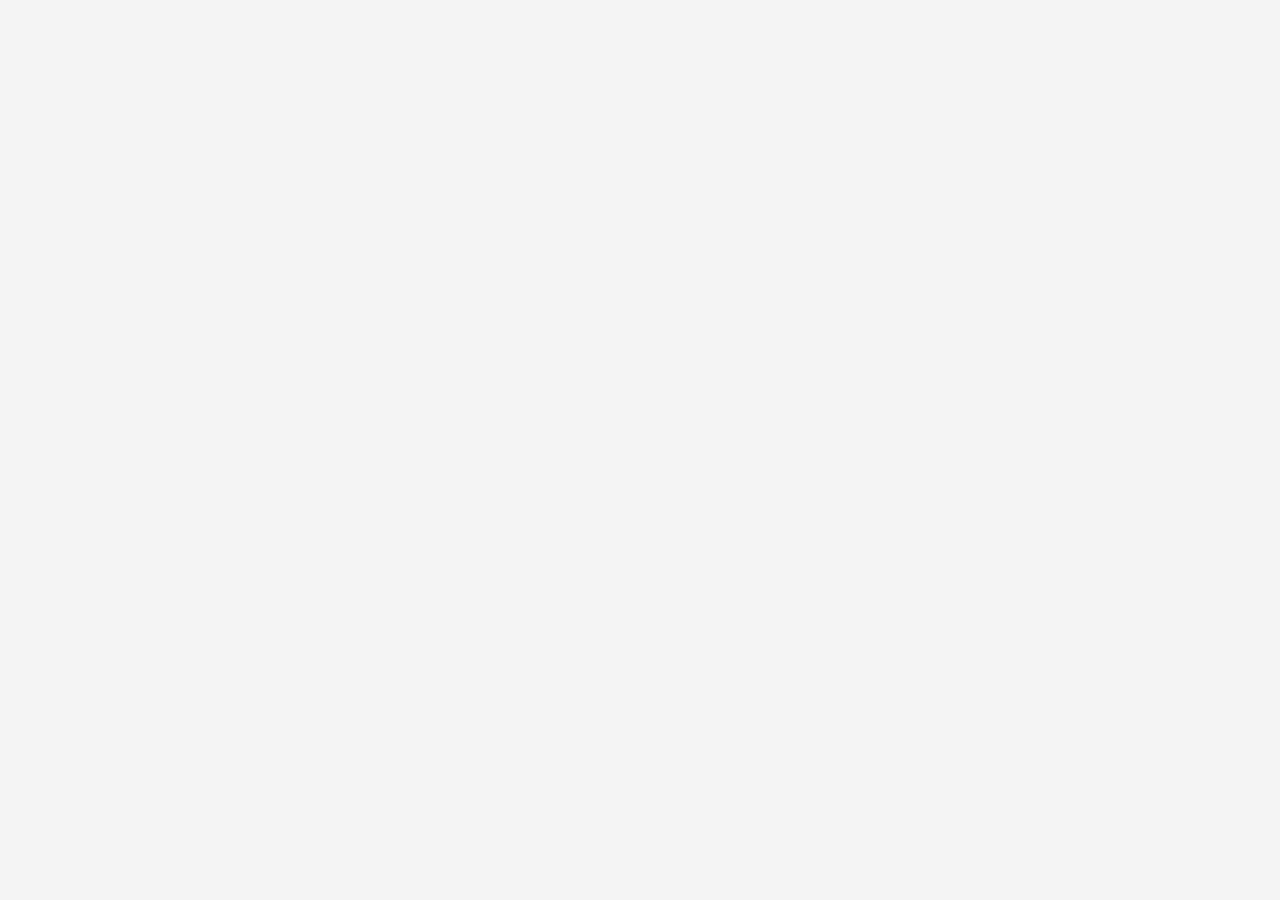
==== Index.html @ 67f3579c "Add initial HTML structure and styles for event page" ====
<!DOCTYPE html>
<html lang="pt-BR">
<head>
    <meta charset="UTF-8">
    <meta name="viewport" content="width=device-width, initial-scale=1.0">
    <title>I Congresso em Ciências da Saúde na Amazônia - UFOPA</title>
    <style>
        /* Estilos Gerais (Reset e Tipografia) */
        :root {
            --primary: #004d40; /* Verde Amazônia */
            --secondary: #00796b; /* Verde Claro */
            --accent: #ffca28; /* Amarelo Ouro */
            --text: #333;
            --light: #f4f4f4;
            --white: #ffffff;
        }
        * { box-sizing: border-box; margin: 0; padding: 0; }
        body { font-family: 'Segoe UI', Tahoma, Geneva, Verdana, sans-serif; line-height: 1.6; color: var(--text); background-color: var(--light); }
        
        /* Cabeçalho */
        header { background-color: var(--primary); color: var(--white); padding: 1rem 0; text-align: center; }
        .nav-container { max-width: 1200px; margin: 0 auto; padding: 0 20px; display: flex; justify-content: space-between; align-items: center; flex-wrap: wrap; }
        .logo-text { font-size: 1.2rem; font-weight: bold; text-transform: uppercase; letter-spacing: 1px; }
        
        /* Hero Section (Destaque) */
        .hero {
            background: linear-gradient(rgba(0, 77, 64, 0.9), rgba(0, 77, 64, 0.8)), url('https://source.unsplash.com/1600x900/?amazon,river,nature') no-repeat center center/cover;
            color: var(--white);
            padding: 80px 20px;
            text-align: center;
        }
        .hero h1 { font-size: 2.5rem; margin-bottom: 10px; }
        .hero h2 { font-size: 1.2rem; font-weight: 300; margin-bottom: 20px; color: var(--accent); }
        .hero .date-location { font-size: 1.1rem; margin-top: 20px; font-weight: bold; }
        .btn {
            display: inline-block;
            background-color: var(--accent);
            color: var(--primary);
            padding: 12px 30px;
            margin-top: 20px;
            text-decoration: none;
            font-weight: bold;
            border-radius: 5px;
            text-transform: uppercase;
            transition: 0.3s;
        }
        .btn:hover { background-color: #ffb300; }

        /* Seções de Conteúdo */
        .container { max-width: 1000px; margin: 40px auto; padding: 0 20px; }
        section { margin-bottom: 60px; background: var(--white); padding: 30px; border-radius: 8px; box-shadow: 0 2px 5px rgba(0,0,0,0.05); }
        h3 { color: var(--primary); border-bottom: 2px solid var(--accent); padding-bottom: 10px; margin-bottom: 20px; display: inline-block; }
        
        /* Listas e Tabelas */
        ul { list-style-position: inside; margin-left: 10px; }
        li { margin-bottom: 8px; }
        .highlight-box { background-color: #e0f2f1; border-left: 5px solid var(--secondary); padding: 15px; margin: 20px 0; }
        
        /* Cronograma Simples */
        .schedule-day { margin-bottom: 20px; border-bottom: 1px solid #eee; padding-bottom: 10px; }
        .schedule-day h4 { color: var(--secondary); margin-bottom: 5px; }
        .schedule-time { font-weight: bold; color: #555; font-size: 0.9rem; }

        /* Rodapé */
        footer { background-color: #263238; color: #cfd8dc; text-align: center; padding: 30px 20px; font-size: 0.9rem; }
        .footer-logos { margin-top: 15px; font-weight: bold; }

        /* Responsivo */
        @media (max-width: 768px) {
            .hero h1 { font-size: 1.8rem; }
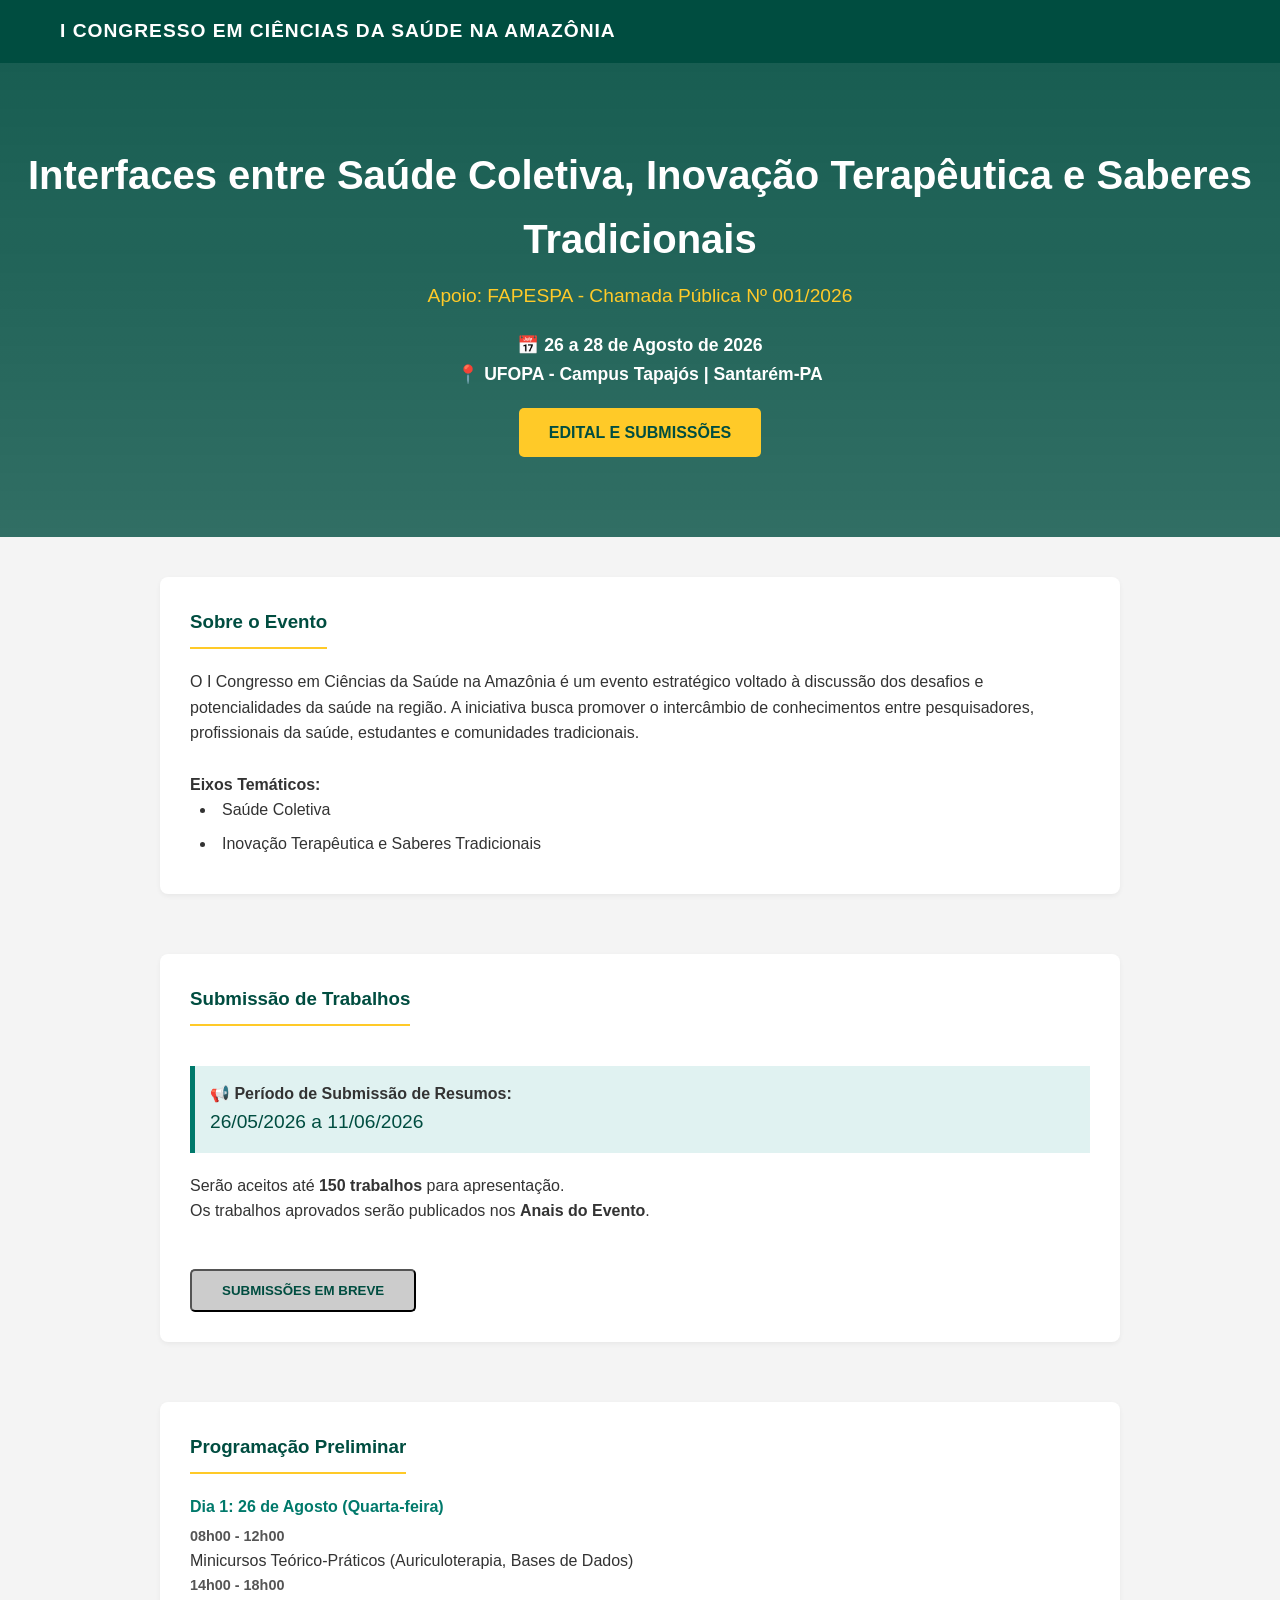
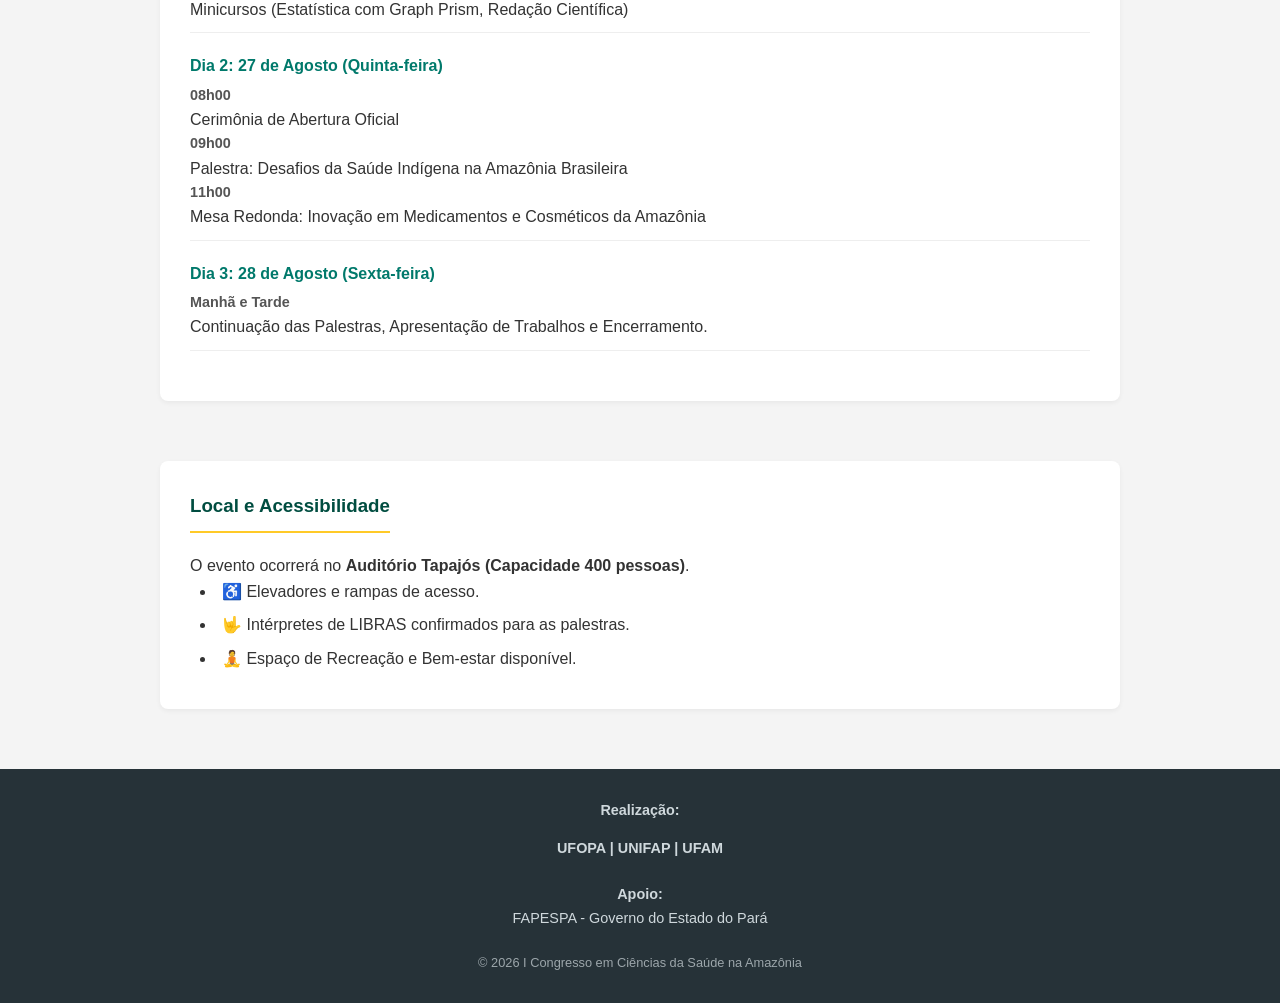
==== commit c661d7f3: "Add event details and schedule to Index.html" ====
--- a/Index.html
+++ b/Index.html
@@ -68,3 +68,102 @@
         /* Responsivo */
         @media (max-width: 768px) {
             .hero h1 { font-size: 1.8rem; }
+            .nav-container { flex-direction: column; }
+        }
+    </style>
+</head>
+<body>
+
+    <header>
+        <div class="nav-container">
+            <div class="logo-text">I Congresso em Ciências da Saúde na Amazônia</div>
+        </div>
+    </header>
+
+    <div class="hero">
+        <h1>Interfaces entre Saúde Coletiva, Inovação Terapêutica e Saberes Tradicionais</h1>
+        <h2>Apoio: FAPESPA - Chamada Pública Nº 001/2026</h2>
+        
+        <div class="date-location">
+            <p>📅 26 a 28 de Agosto de 2026</p>
+            <p>📍 UFOPA - Campus Tapajós | Santarém-PA</p>
+        </div>
+        
+        <a href="#submissao" class="btn">Edital e Submissões</a>
+    </div>
+
+    <div class="container">
+        <section id="sobre">
+            <h3>Sobre o Evento</h3>
+            <p>O I Congresso em Ciências da Saúde na Amazônia é um evento estratégico voltado à discussão dos desafios e potencialidades da saúde na região. A iniciativa busca promover o intercâmbio de conhecimentos entre pesquisadores, profissionais da saúde, estudantes e comunidades tradicionais.</p>
+            <br>
+            <p><strong>Eixos Temáticos:</strong></p>
+            <ul>
+                <li>Saúde Coletiva</li>
+                <li>Inovação Terapêutica e Saberes Tradicionais</li>
+            </ul>
+        </section>
+
+        <section id="submissao">
+            <h3>Submissão de Trabalhos</h3>
+            <div class="highlight-box">
+                <p><strong>📢 Período de Submissão de Resumos:</strong></p>
+                <p style="font-size: 1.2rem; color: var(--primary);">26/05/2026 a 11/06/2026</p>
+            </div>
+            <p>Serão aceitos até <strong>150 trabalhos</strong> para apresentação.</p>
+            <p>Os trabalhos aprovados serão publicados nos <strong>Anais do Evento</strong>.</p>
+            <br>
+            <button class="btn" style="background-color: #ccc; cursor: not-allowed;">Submissões em Breve</button>
+        </section>
+
+        <section id="programacao">
+            <h3>Programação Preliminar</h3>
+            
+            <div class="schedule-day">
+                <h4>Dia 1: 26 de Agosto (Quarta-feira)</h4>
+                <p class="schedule-time">08h00 - 12h00</p>
+                <p>Minicursos Teórico-Práticos (Auriculoterapia, Bases de Dados)</p>
+                <p class="schedule-time">14h00 - 18h00</p>
+                <p>Minicursos (Estatística com Graph Prism, Redação Científica)</p>
+            </div>
+
+            <div class="schedule-day">
+                <h4>Dia 2: 27 de Agosto (Quinta-feira)</h4>
+                <p class="schedule-time">08h00</p>
+                <p>Cerimônia de Abertura Oficial</p>
+                <p class="schedule-time">09h00</p>
+                <p>Palestra: Desafios da Saúde Indígena na Amazônia Brasileira</p>
+                <p class="schedule-time">11h00</p>
+                <p>Mesa Redonda: Inovação em Medicamentos e Cosméticos da Amazônia</p>
+            </div>
+
+            <div class="schedule-day">
+                <h4>Dia 3: 28 de Agosto (Sexta-feira)</h4>
+                <p class="schedule-time">Manhã e Tarde</p>
+                <p>Continuação das Palestras, Apresentação de Trabalhos e Encerramento.</p>
+            </div>
+        </section>
+
+        <section id="local">
+            <h3>Local e Acessibilidade</h3>
+            <p>O evento ocorrerá no <strong>Auditório Tapajós (Capacidade 400 pessoas)</strong>.</p>
+            <ul>
+                <li>♿ Elevadores e rampas de acesso.</li>
+                <li>🤟 Intérpretes de LIBRAS confirmados para as palestras.</li>
+                <li>🧘 Espaço de Recreação e Bem-estar disponível.</li>
+            </ul>
+        </section>
+    </div>
+
+    <footer>
+        <p><strong>Realização:</strong></p>
+        <p class="footer-logos">UFOPA | UNIFAP | UFAM</p>
+        <br>
+        <p><strong>Apoio:</strong></p>
+        <p>FAPESPA - Governo do Estado do Pará</p>
+        <br>
+        <p style="font-size: 0.8rem; opacity: 0.7;">&copy; 2026 I Congresso em Ciências da Saúde na Amazônia</p>
+    </footer>
+
+</body>
+</html>
